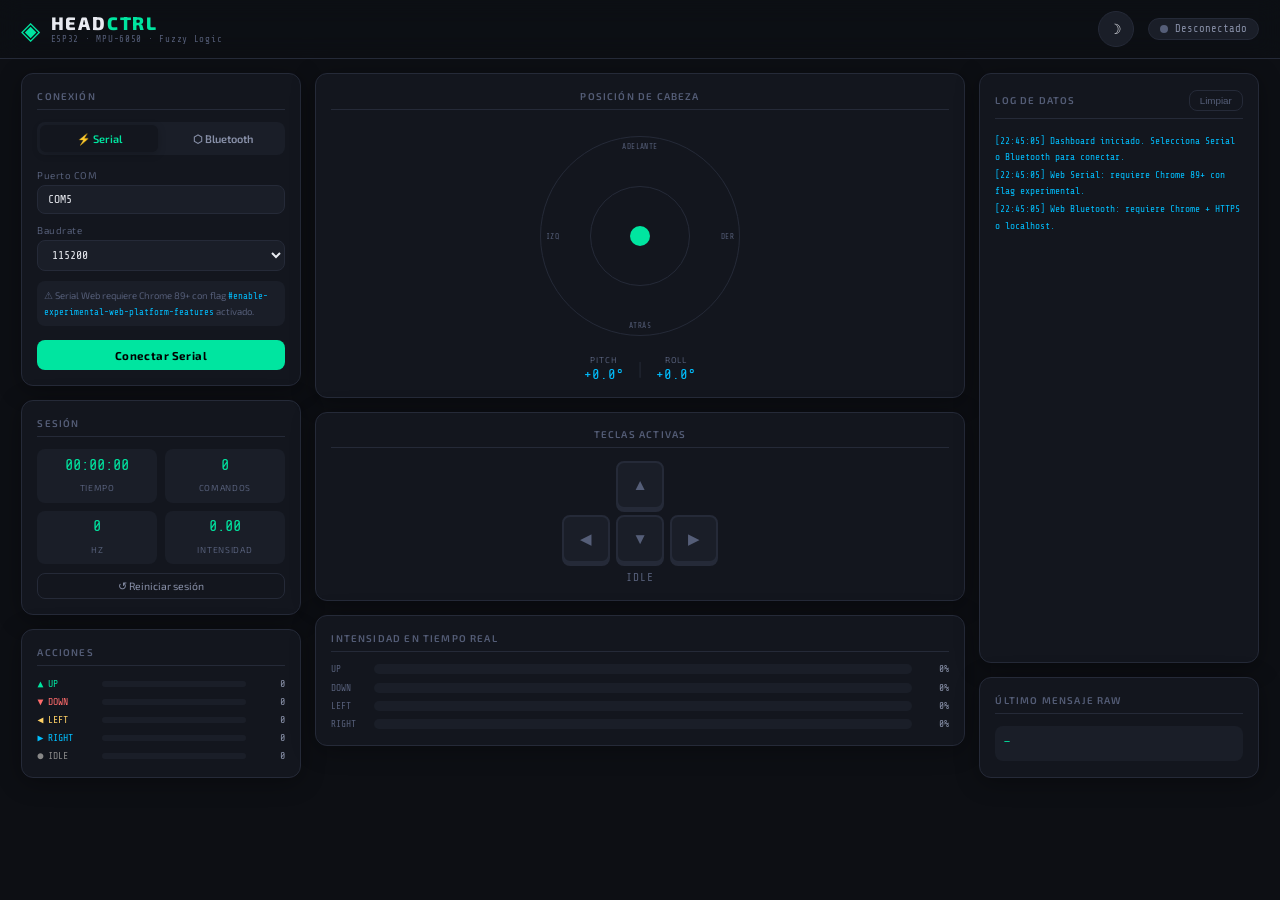
==== docs/index.html @ 6361a632 "renombrar web a docs" ====
<!DOCTYPE html>
<html lang="es">

<head>
    <meta charset="UTF-8" />
    <meta name="viewport" content="width=device-width, initial-scale=1.0" />
    <title>HeadController — Dashboard</title>
    <link rel="stylesheet" href="style.css" />
    <link href="https://fonts.googleapis.com/css2?family=Share+Tech+Mono&family=Exo+2:wght@300;400;600;800&display=swap"
        rel="stylesheet" />
</head>

<body class="dark">

    <!-- HEADER -->
    <header>
        <div class="header-left">
            <div class="logo">
                <span class="logo-icon">◈</span>
                <div>
                    <span class="logo-title">HEAD<span class="accent">CTRL</span></span>
                    <span class="logo-sub">ESP32 · MPU-6050 · Fuzzy Logic</span>
                </div>
            </div>
        </div>
        <div class="header-right">
            <button class="theme-btn" id="themeToggle" title="Cambiar tema">☽</button>
            <div class="status-pill" id="statusPill">
                <span class="status-dot" id="statusDot"></span>
                <span id="statusText">Desconectado</span>
            </div>
        </div>
    </header>

    <!-- MAIN GRID -->
    <main>

        <!-- COLUMNA IZQUIERDA: Conexión + Stats -->
        <aside class="sidebar">

            <!-- Panel de conexión -->
            <section class="card" id="connectionCard">
                <h2 class="card-title">Conexión</h2>

                <div class="tab-group">
                    <button class="tab active" data-tab="serial">⚡ Serial</button>
                    <button class="tab" data-tab="bluetooth">⬡ Bluetooth</button>
                </div>

                <!-- Serial -->
                <div class="tab-content active" id="tab-serial">
                    <div class="field-group">
                        <label>Puerto COM</label>
                        <input type="text" id="serialPort" value="COM5" placeholder="COM5 / /dev/ttyUSB0" />
                    </div>
                    <div class="field-group">
                        <label>Baudrate</label>
                        <select id="baudrate">
                            <option value="9600">9600</option>
                            <option value="57600">57600</option>
                            <option value="115200" selected>115200</option>
                        </select>
                    </div>
                    <p class="info-note">⚠ Serial Web requiere Chrome 89+ con flag
                        <code>#enable-experimental-web-platform-features</code> activado.
                    </p>
                    <button class="btn-connect" id="btnSerial">Conectar Serial</button>
                </div>

                <!-- Bluetooth -->
                <div class="tab-content" id="tab-bluetooth">
                    <p class="info-note">Busca dispositivos BLE cercanos con nombre <strong>HeadController</strong>.</p>
                    <div class="field-group">
                        <label>Nombre BLE</label>
                        <input type="text" id="bleName" value="HeadController" />
                    </div>
                    <p class="info-note">⚠ Web Bluetooth requiere Chrome y conexión HTTPS o localhost.</p>
                    <button class="btn-connect" id="btnBluetooth">Buscar y Conectar BLE</button>
                </div>

                <button class="btn-disconnect hidden" id="btnDisconnect">✕ Desconectar</button>
            </section>

            <!-- Estadísticas de sesión -->
            <section class="card">
                <h2 class="card-title">Sesión</h2>
                <div class="stats-grid">
                    <div class="stat-box">
                        <span class="stat-val" id="statTime">00:00:00</span>
                        <span class="stat-label">Tiempo</span>
                    </div>
                    <div class="stat-box">
                        <span class="stat-val" id="statTotal">0</span>
                        <span class="stat-label">Comandos</span>
                    </div>
                    <div class="stat-box">
                        <span class="stat-val" id="statFPS">0</span>
                        <span class="stat-label">Hz</span>
                    </div>
                    <div class="stat-box">
                        <span class="stat-val" id="statIntensity">0.00</span>
                        <span class="stat-label">Intensidad</span>
                    </div>
                </div>
                <button class="btn-reset" id="btnReset">↺ Reiniciar sesión</button>
            </section>

            <!-- Conteo por acción -->
            <section class="card">
                <h2 class="card-title">Acciones</h2>
                <div class="action-counts">
                    <div class="action-row"><span class="dir-label up">▲ UP</span>
                        <div class="bar-wrap">
                            <div class="bar" id="barUp"></div>
                        </div><span class="count" id="cntUp">0</span>
                    </div>
                    <div class="action-row"><span class="dir-label down">▼ DOWN</span>
                        <div class="bar-wrap">
                            <div class="bar" id="barDown"></div>
                        </div><span class="count" id="cntDown">0</span>
                    </div>
                    <div class="action-row"><span class="dir-label left">◀ LEFT</span>
                        <div class="bar-wrap">
                            <div class="bar" id="barLeft"></div>
                        </div><span class="count" id="cntLeft">0</span>
                    </div>
                    <div class="action-row"><span class="dir-label right">▶ RIGHT</span>
                        <div class="bar-wrap">
                            <div class="bar" id="barRight"></div>
                        </div><span class="count" id="cntRight">0</span>
                    </div>
                    <div class="action-row"><span class="dir-label idle">● IDLE</span>
                        <div class="bar-wrap">
                            <div class="bar" id="barIdle"></div>
                        </div><span class="count" id="cntIdle">0</span>
                    </div>
                </div>
            </section>

        </aside>

        <!-- COLUMNA CENTRAL: Visualización -->
        <section class="center-col">

            <!-- Joystick visual -->
            <div class="card joystick-card">
                <h2 class="card-title">Posición de Cabeza</h2>
                <div class="joystick-wrap">
                    <div class="joystick-bg">
                        <div class="joystick-ring ring-outer"></div>
                        <div class="joystick-ring ring-inner"></div>
                        <div class="joystick-cross">
                            <span class="cross-label top">ADELANTE</span>
                            <span class="cross-label bottom">ATRÁS</span>
                            <span class="cross-label left-l">IZQ</span>
                            <span class="cross-label right-l">DER</span>
                        </div>
                        <div class="joystick-dot" id="joystickDot"></div>
                        <div class="joystick-trail" id="joystickTrail"></div>
                    </div>
                </div>
                <div class="angle-display">
                    <div class="angle-item">
                        <span class="angle-label">PITCH</span>
                        <span class="angle-val" id="pitchVal">+0.0°</span>
                    </div>
                    <div class="angle-sep">|</div>
                    <div class="angle-item">
                        <span class="angle-label">ROLL</span>
                        <span class="angle-val" id="rollVal">+0.0°</span>
                    </div>
                </div>
            </div>

            <!-- Teclas activas -->
            <div class="card keys-card">
                <h2 class="card-title">Teclas Activas</h2>
                <div class="keys-display">
                    <div class="key-row">
                        <div class="key" id="keyUp">▲</div>
                    </div>
                    <div class="key-row">
                        <div class="key" id="keyLeft">◀</div>
                        <div class="key" id="keyDown">▼</div>
                        <div class="key" id="keyRight">▶</div>
                    </div>
                </div>
                <div class="active-combo" id="activeCombo">IDLE</div>
            </div>

            <!-- Intensidad en tiempo real -->
            <div class="card intensity-card">
                <h2 class="card-title">Intensidad en Tiempo Real</h2>
                <div class="intensity-bars">
                    <div class="int-bar-wrap">
                        <span class="int-label">UP</span>
                        <div class="int-track">
                            <div class="int-fill up" id="intUp"></div>
                        </div>
                        <span class="int-pct" id="pctUp">0%</span>
                    </div>
                    <div class="int-bar-wrap">
                        <span class="int-label">DOWN</span>
                        <div class="int-track">
                            <div class="int-fill down" id="intDown"></div>
                        </div>
                        <span class="int-pct" id="pctDown">0%</span>
                    </div>
                    <div class="int-bar-wrap">
                        <span class="int-label">LEFT</span>
                        <div class="int-track">
                            <div class="int-fill left" id="intLeft"></div>
                        </div>
                        <span class="int-pct" id="pctLeft">0%</span>
                    </div>
                    <div class="int-bar-wrap">
                        <span class="int-label">RIGHT</span>
                        <div class="int-track">
                            <div class="int-fill right" id="intRight"></div>
                        </div>
                        <span class="int-pct" id="pctRight">0%</span>
                    </div>
                </div>
            </div>

        </section>

        <!-- COLUMNA DERECHA: Log -->
        <aside class="log-col">
            <section class="card log-card">
                <div class="log-header">
                    <h2 class="card-title">Log de Datos</h2>
                    <button class="btn-clear" id="btnClearLog">Limpiar</button>
                </div>
                <div class="log-body" id="logBody"></div>
            </section>

            <!-- Raw data -->
            <section class="card">
                <h2 class="card-title">Último Mensaje Raw</h2>
                <div class="raw-display" id="rawDisplay">—</div>
            </section>


        </aside>

    </main>

    <script src="script.js"></script>
</body>

</html>
---- docs/style.css ----
/* ═══════════════════════════════════════════════
   HEADCTRL DASHBOARD — style.css
   Fuentes: Exo 2 (UI) + Share Tech Mono (datos)
═══════════════════════════════════════════════ */

/* ── Variables ──────────────────────────────── */
:root {
    --accent: #00e5a0;
    --accent2: #00bfff;
    --up: #00e5a0;
    --down: #ff6b6b;
    --left: #ffd166;
    --right: #00bfff;
    --idle: #888;
    --radius: 12px;
    --radius-sm: 8px;
    --font-ui: 'Exo 2', sans-serif;
    --font-mono: 'Share Tech Mono', monospace;
    --trans: 0.25s ease;
}

/* DARK */
body.dark {
    --bg: #0d0f14;
    --bg2: #13161e;
    --bg3: #1a1e28;
    --border: #252a38;
    --text: #e8eaf0;
    --text2: #8890a8;
    --text3: #555e78;
    --card-bg: #13161e;
    --card-border: #252a38;
    --header-bg: #0d0f14cc;
    --shadow: 0 4px 24px #00000055;
}

/* LIGHT */
body.light {
    --bg: #f0f2f7;
    --bg2: #ffffff;
    --bg3: #e8eaf2;
    --border: #d0d4e8;
    --text: #1a1e2e;
    --text2: #555e78;
    --text3: #8890a8;
    --card-bg: #ffffff;
    --card-border: #d0d4e8;
    --header-bg: #f0f2f7cc;
    --shadow: 0 4px 24px #00000018;
}

/* ── Reset & Base ───────────────────────────── */
*,
*::before,
*::after {
    box-sizing: border-box;
    margin: 0;
    padding: 0;
}

html {
    font-size: 14px;
    scroll-behavior: smooth;
}

body {
    font-family: var(--font-ui);
    background: var(--bg);
    color: var(--text);
    min-height: 100vh;
    transition: background var(--trans), color var(--trans);
}

/* ── Header ─────────────────────────────────── */
header {
    position: sticky;
    top: 0;
    z-index: 100;
    display: flex;
    align-items: center;
    justify-content: space-between;
    padding: 0.8rem 1.5rem;
    background: var(--header-bg);
    border-bottom: 1px solid var(--border);
    backdrop-filter: blur(12px);
}

.header-left,
.header-right {
    display: flex;
    align-items: center;
    gap: 1rem;
}

.logo {
    display: flex;
    align-items: center;
    gap: 0.75rem;
}

.logo-icon {
    font-size: 1.8rem;
    color: var(--accent);
    animation: spin 8s linear infinite;
    display: inline-block;
}

@keyframes spin {
    from {
        transform: rotate(0deg);
    }

    to {
        transform: rotate(360deg);
    }
}

.logo-title {
    display: block;
    font-size: 1.3rem;
    font-weight: 800;
    letter-spacing: 0.1em;
    line-height: 1;
}

.accent {
    color: var(--accent);
}

.logo-sub {
    display: block;
    font-size: 0.65rem;
    font-family: var(--font-mono);
    color: var(--text3);
    letter-spacing: 0.08em;
    margin-top: 2px;
}

.theme-btn {
    background: var(--bg3);
    border: 1px solid var(--border);
    color: var(--text);
    width: 36px;
    height: 36px;
    border-radius: 50%;
    cursor: pointer;
    font-size: 1rem;
    display: flex;
    align-items: center;
    justify-content: center;
    transition: all var(--trans);
}

.theme-btn:hover {
    border-color: var(--accent);
    color: var(--accent);
}

.status-pill {
    display: flex;
    align-items: center;
    gap: 0.5rem;
    padding: 0.3rem 0.8rem;
    background: var(--bg3);
    border: 1px solid var(--border);
    border-radius: 999px;
    font-family: var(--font-mono);
    font-size: 0.75rem;
    color: var(--text2);
    transition: all var(--trans);
}

.status-dot {
    width: 8px;
    height: 8px;
    border-radius: 50%;
    background: var(--text3);
    transition: background var(--trans);
}

.status-pill.connected {
    border-color: var(--accent);
    color: var(--accent);
}

.status-pill.connected .status-dot {
    background: var(--accent);
    box-shadow: 0 0 8px var(--accent);
    animation: pulse 1.5s ease-in-out infinite;
}

@keyframes pulse {

    0%,
    100% {
        opacity: 1;
    }

    50% {
        opacity: 0.4;
    }
}

/* ── Main Grid ──────────────────────────────── */
main {
    display: grid;
    grid-template-columns: 280px 1fr 280px;
    gap: 1rem;
    padding: 1rem 1.5rem;
    max-width: 1400px;
    margin: 0 auto;
}

@media (max-width: 1100px) {
    main {
        grid-template-columns: 260px 1fr;
    }

    .log-col {
        display: none;
    }
}

@media (max-width: 700px) {
    main {
        grid-template-columns: 1fr;
    }

    .sidebar {
        display: none;
    }
}

/* ── Cards ──────────────────────────────────── */
.card {
    background: var(--card-bg);
    border: 1px solid var(--card-border);
    border-radius: var(--radius);
    padding: 1.1rem;
    box-shadow: var(--shadow);
    transition: background var(--trans), border var(--trans);
}

.card-title {
    font-size: 0.7rem;
    font-weight: 600;
    letter-spacing: 0.12em;
    text-transform: uppercase;
    color: var(--text3);
    margin-bottom: 0.9rem;
    padding-bottom: 0.5rem;
    border-bottom: 1px solid var(--border);
}

.sidebar,
.log-col {
    display: flex;
    flex-direction: column;
    gap: 1rem;
}

.center-col {
    display: flex;
    flex-direction: column;
    gap: 1rem;
}

/* ── Tabs ───────────────────────────────────── */
.tab-group {
    display: flex;
    gap: 0.4rem;
    margin-bottom: 1rem;
    background: var(--bg3);
    padding: 3px;
    border-radius: var(--radius-sm);
}

.tab {
    flex: 1;
    padding: 0.45rem;
    border: none;
    background: transparent;
    color: var(--text2);
    border-radius: 6px;
    cursor: pointer;
    font-family: var(--font-ui);
    font-size: 0.78rem;
    font-weight: 600;
    transition: all var(--trans);
}

.tab.active {
    background: var(--card-bg);
    color: var(--accent);
    box-shadow: 0 2px 8px #0003;
}

.tab-content {
    display: none;
}

.tab-content.active {
    display: block;
}

/* ── Fields ─────────────────────────────────── */
.field-group {
    margin-bottom: 0.7rem;
}

.field-group label {
    display: block;
    font-size: 0.7rem;
    color: var(--text3);
    margin-bottom: 0.3rem;
    letter-spacing: 0.05em;
}

.field-group input[type="text"],
.field-group select {
    width: 100%;
    padding: 0.5rem 0.7rem;
    background: var(--bg3);
    border: 1px solid var(--border);
    border-radius: var(--radius-sm);
    color: var(--text);
    font-family: var(--font-mono);
    font-size: 0.82rem;
    transition: border var(--trans);
    outline: none;
}

.field-group input:focus,
.field-group select:focus {
    border-color: var(--accent);
}

.field-group input[type="range"] {
    width: calc(100% - 36px);
    accent-color: var(--accent);
    vertical-align: middle;
}

.slider-val {
    font-family: var(--font-mono);
    font-size: 0.75rem;
    color: var(--accent);
    margin-left: 6px;
}

.info-note {
    font-size: 0.68rem;
    color: var(--text3);
    line-height: 1.5;
    margin-bottom: 0.7rem;
    padding: 0.5rem;
    background: var(--bg3);
    border-radius: var(--radius-sm);
}

.info-note code {
    font-family: var(--font-mono);
    color: var(--accent2);
    font-size: 0.65rem;
}

/* ── Buttons ─────────────────────────────────── */
.btn-connect {
    width: 100%;
    padding: 0.6rem;
    background: var(--accent);
    color: #000;
    border: none;
    border-radius: var(--radius-sm);
    font-family: var(--font-ui);
    font-weight: 700;
    font-size: 0.82rem;
    cursor: pointer;
    letter-spacing: 0.05em;
    transition: all var(--trans);
    margin-top: 0.3rem;
}

.btn-connect:hover {
    opacity: 0.85;
    transform: translateY(-1px);
}

.btn-disconnect {
    width: 100%;
    padding: 0.5rem;
    background: transparent;
    color: var(--down);
    border: 1px solid var(--down);
    border-radius: var(--radius-sm);
    font-family: var(--font-ui);
    font-weight: 600;
    font-size: 0.78rem;
    cursor: pointer;
    margin-top: 0.6rem;
    transition: all var(--trans);
}

.btn-disconnect:hover {
    background: var(--down);
    color: #fff;
}

.btn-reset {
    width: 100%;
    padding: 0.45rem;
    background: transparent;
    color: var(--text2);
    border: 1px solid var(--border);
    border-radius: var(--radius-sm);
    font-family: var(--font-ui);
    font-size: 0.75rem;
    cursor: pointer;
    margin-top: 0.6rem;
    transition: all var(--trans);
}

.btn-reset:hover {
    border-color: var(--accent);
    color: var(--accent);
}

.btn-clear {
    padding: 0.3rem 0.7rem;
    background: transparent;
    color: var(--text3);
    border: 1px solid var(--border);
    border-radius: var(--radius-sm);
    font-size: 0.7rem;
    cursor: pointer;
    transition: all var(--trans);
}

.btn-clear:hover {
    border-color: var(--down);
    color: var(--down);
}

.hidden {
    display: none !important;
}

/* ── Stats grid ─────────────────────────────── */
.stats-grid {
    display: grid;
    grid-template-columns: 1fr 1fr;
    gap: 0.6rem;
}

.stat-box {
    background: var(--bg3);
    border-radius: var(--radius-sm);
    padding: 0.6rem;
    text-align: center;
}

.stat-val {
    display: block;
    font-family: var(--font-mono);
    font-size: 1.1rem;
    color: var(--accent);
    line-height: 1;
    margin-bottom: 4px;
}

.stat-label {
    font-size: 0.62rem;
    color: var(--text3);
    text-transform: uppercase;
    letter-spacing: 0.08em;
}

/* ── Action counts ───────────────────────────── */
.action-counts {
    display: flex;
    flex-direction: column;
    gap: 0.5rem;
}

.action-row {
    display: flex;
    align-items: center;
    gap: 0.5rem;
}

.dir-label {
    font-family: var(--font-mono);
    font-size: 0.7rem;
    width: 58px;
    flex-shrink: 0;
}

.dir-label.up {
    color: var(--up);
}

.dir-label.down {
    color: var(--down);
}

.dir-label.left {
    color: var(--left);
}

.dir-label.right {
    color: var(--right);
}

.dir-label.idle {
    color: var(--idle);
}

.bar-wrap {
    flex: 1;
    height: 6px;
    background: var(--bg3);
    border-radius: 999px;
    overflow: hidden;
}

.bar {
    height: 100%;
    width: 0%;
    border-radius: 999px;
    transition: width 0.4s ease;
}

#barUp {
    background: var(--up);
}

#barDown {
    background: var(--down);
}

#barLeft {
    background: var(--left);
}

#barRight {
    background: var(--right);
}

#barIdle {
    background: var(--idle);
}

.count {
    font-family: var(--font-mono);
    font-size: 0.72rem;
    color: var(--text2);
    width: 32px;
    text-align: right;
}

/* ── Joystick ────────────────────────────────── */
.joystick-card {
    text-align: center;
}

.joystick-wrap {
    display: flex;
    justify-content: center;
    padding: 1rem 0 0.5rem;
}

.joystick-bg {
    position: relative;
    width: 200px;
    height: 200px;
}

.joystick-ring {
    position: absolute;
    border-radius: 50%;
    border: 1px solid var(--border);
    top: 50%;
    left: 50%;
    transform: translate(-50%, -50%);
}

.ring-outer {
    width: 200px;
    height: 200px;
}

.ring-inner {
    width: 100px;
    height: 100px;
}

.joystick-cross {
    position: absolute;
    inset: 0;
}

.cross-label {
    position: absolute;
    font-size: 0.55rem;
    font-family: var(--font-mono);
    color: var(--text3);
    letter-spacing: 0.05em;
}

.cross-label.top {
    top: 6px;
    left: 50%;
    transform: translateX(-50%);
}

.cross-label.bottom {
    bottom: 6px;
    left: 50%;
    transform: translateX(-50%);
}

.cross-label.left-l {
    left: 6px;
    top: 50%;
    transform: translateY(-50%);
}

.cross-label.right-l {
    right: 6px;
    top: 50%;
    transform: translateY(-50%);
}

.joystick-dot {
    position: absolute;
    width: 20px;
    height: 20px;
    background: var(--accent);
    border-radius: 50%;
    top: 50%;
    left: 50%;
    transform: translate(-50%, -50%);
    transition: top 0.08s ease, left 0.08s ease;
    box-shadow: 0 0 12px var(--accent), 0 0 24px var(--accent)44;
    z-index: 2;
}

.joystick-trail {
    position: absolute;
    width: 8px;
    height: 8px;
    background: var(--accent);
    border-radius: 50%;
    top: 50%;
    left: 50%;
    transform: translate(-50%, -50%);
    opacity: 0.25;
    transition: top 0.2s ease, left 0.2s ease;
    z-index: 1;
}

.angle-display {
    display: flex;
    justify-content: center;
    align-items: center;
    gap: 1rem;
    margin-top: 0.8rem;
}

.angle-item {
    text-align: center;
}

.angle-label {
    display: block;
    font-size: 0.6rem;
    color: var(--text3);
    letter-spacing: 0.1em;
}

.angle-val {
    font-family: var(--font-mono);
    font-size: 1rem;
    color: var(--accent2);
}

.angle-sep {
    color: var(--border);
    font-size: 1.2rem;
}

/* ── Keys display ────────────────────────────── */
.keys-card {
    text-align: center;
}

.keys-display {
    display: flex;
    flex-direction: column;
    align-items: center;
    gap: 6px;
    margin: 0.5rem 0;
}

.key-row {
    display: flex;
    gap: 6px;
}

.key {
    width: 48px;
    height: 48px;
    display: flex;
    align-items: center;
    justify-content: center;
    background: var(--bg3);
    border: 2px solid var(--border);
    border-radius: 8px;
    font-size: 1.1rem;
    color: var(--text3);
    transition: all 0.1s ease;
    user-select: none;
    box-shadow: 0 3px 0 var(--border);
}

.key.active {
    background: var(--accent);
    border-color: var(--accent);
    color: #000;
    box-shadow: 0 0 16px var(--accent)66, 0 1px 0 var(--accent);
    transform: translateY(2px);
}

.active-combo {
    font-family: var(--font-mono);
    font-size: 0.8rem;
    color: var(--text3);
    margin-top: 0.6rem;
    letter-spacing: 0.1em;
    min-height: 1.2em;
    transition: color var(--trans);
}

.active-combo.has-action {
    color: var(--accent);
}

/* ── Intensity bars ──────────────────────────── */
.intensity-bars {
    display: flex;
    flex-direction: column;
    gap: 0.6rem;
}

.int-bar-wrap {
    display: flex;
    align-items: center;
    gap: 0.5rem;
}

.int-label {
    font-family: var(--font-mono);
    font-size: 0.68rem;
    color: var(--text3);
    width: 36px;
}

.int-track {
    flex: 1;
    height: 10px;
    background: var(--bg3);
    border-radius: 999px;
    overflow: hidden;
}

.int-fill {
    height: 100%;
    width: 0%;
    border-radius: 999px;
    transition: width 0.08s ease;
}

.int-fill.up {
    background: linear-gradient(90deg, var(--up), #00ff8888);
}

.int-fill.down {
    background: linear-gradient(90deg, var(--down), #ff000088);
}

.int-fill.left {
    background: linear-gradient(90deg, var(--left), #ffcc0088);
}

.int-fill.right {
    background: linear-gradient(90deg, var(--right), #0099ff88);
}

.int-pct {
    font-family: var(--font-mono);
    font-size: 0.68rem;
    color: var(--text2);
    width: 30px;
    text-align: right;
}

/* ── Log ─────────────────────────────────────── */
.log-card {
    flex: 1;
    display: flex;
    flex-direction: column;
    min-height: 0;
}

.log-header {
    display: flex;
    justify-content: space-between;
    align-items: center;
    margin-bottom: 0.9rem;
    padding-bottom: 0.5rem;
    border-bottom: 1px solid var(--border);
}

.log-header .card-title {
    margin-bottom: 0;
    padding-bottom: 0;
    border-bottom: none;
}

.log-body {
    flex: 1;
    overflow-y: auto;
    font-family: var(--font-mono);
    font-size: 0.68rem;
    line-height: 1.7;
    color: var(--text2);
    max-height: 320px;
    scrollbar-width: thin;
    scrollbar-color: var(--border) transparent;
}

.log-entry {
    padding: 1px 0;
    border-bottom: 1px solid var(--border)44;
}

.log-entry.action {
    color: var(--accent);
}

.log-entry.error {
    color: var(--down);
}

.log-entry.info {
    color: var(--accent2);
}

.raw-display {
    font-family: var(--font-mono);
    font-size: 0.8rem;
    color: var(--accent);
    background: var(--bg3);
    padding: 0.6rem;
    border-radius: var(--radius-sm);
    word-break: break-all;
    min-height: 2.5rem;
}
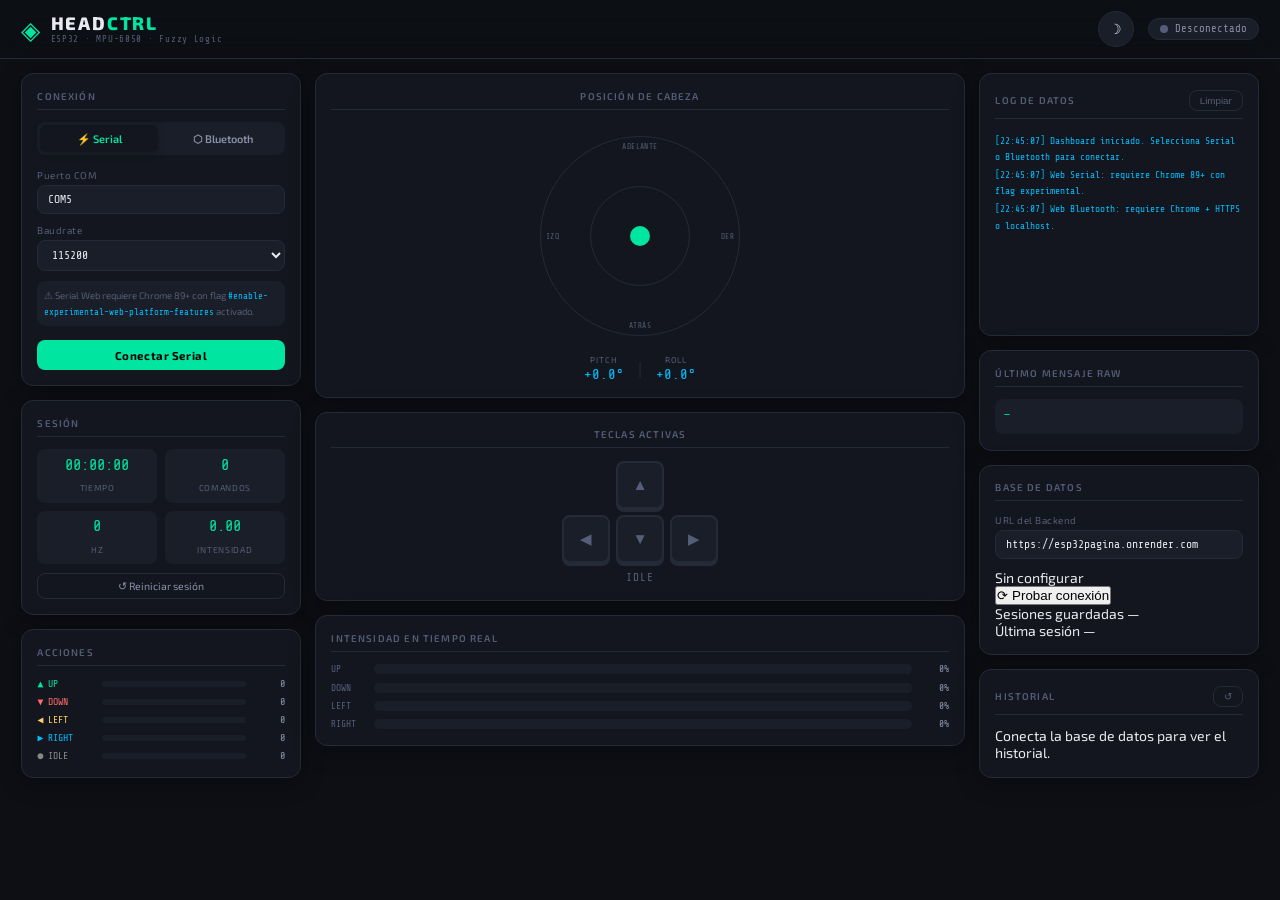
==== commit 40d2af08: "data base to index" ====
--- a/docs/index.html
+++ b/docs/index.html
@@ -62,8 +62,7 @@
                         </select>
                     </div>
                     <p class="info-note">⚠ Serial Web requiere Chrome 89+ con flag
-                        <code>#enable-experimental-web-platform-features</code> activado.
-                    </p>
+                        <code>#enable-experimental-web-platform-features</code> activado.</p>
                     <button class="btn-connect" id="btnSerial">Conectar Serial</button>
                 </div>
 
@@ -241,6 +240,39 @@
                 <div class="raw-display" id="rawDisplay">—</div>
             </section>
 
+            <!-- Base de datos -->
+            <section class="card">
+                <h2 class="card-title">Base de Datos</h2>
+                <div class="field-group">
+                    <label>URL del Backend</label>
+                    <input type="text" id="dbUrl" value="https://esp32pagina.onrender.com"
+                        placeholder="http://localhost:5000" />
+                </div>
+                <div class="db-status-row">
+                    <span class="db-dot" id="dbDot"></span>
+                    <span class="db-status-text" id="dbStatus">Sin configurar</span>
+                </div>
+                <button class="btn-db-test" id="btnDbTest">⟳ Probar conexión</button>
+                <div class="db-info-row">
+                    <span class="db-info-label">Sesiones guardadas</span>
+                    <span class="db-info-val" id="dbSessionCount">—</span>
+                </div>
+                <div class="db-info-row">
+                    <span class="db-info-label">Última sesión</span>
+                    <span class="db-info-val" id="dbLastSession">—</span>
+                </div>
+            </section>
+
+            <!-- Historial de sesiones -->
+            <section class="card">
+                <div class="log-header">
+                    <h2 class="card-title">Historial</h2>
+                    <button class="btn-clear" id="btnRefreshHistory">↺</button>
+                </div>
+                <div class="history-body" id="historyBody">
+                    <p class="history-empty">Conecta la base de datos para ver el historial.</p>
+                </div>
+            </section>
 
         </aside>
 
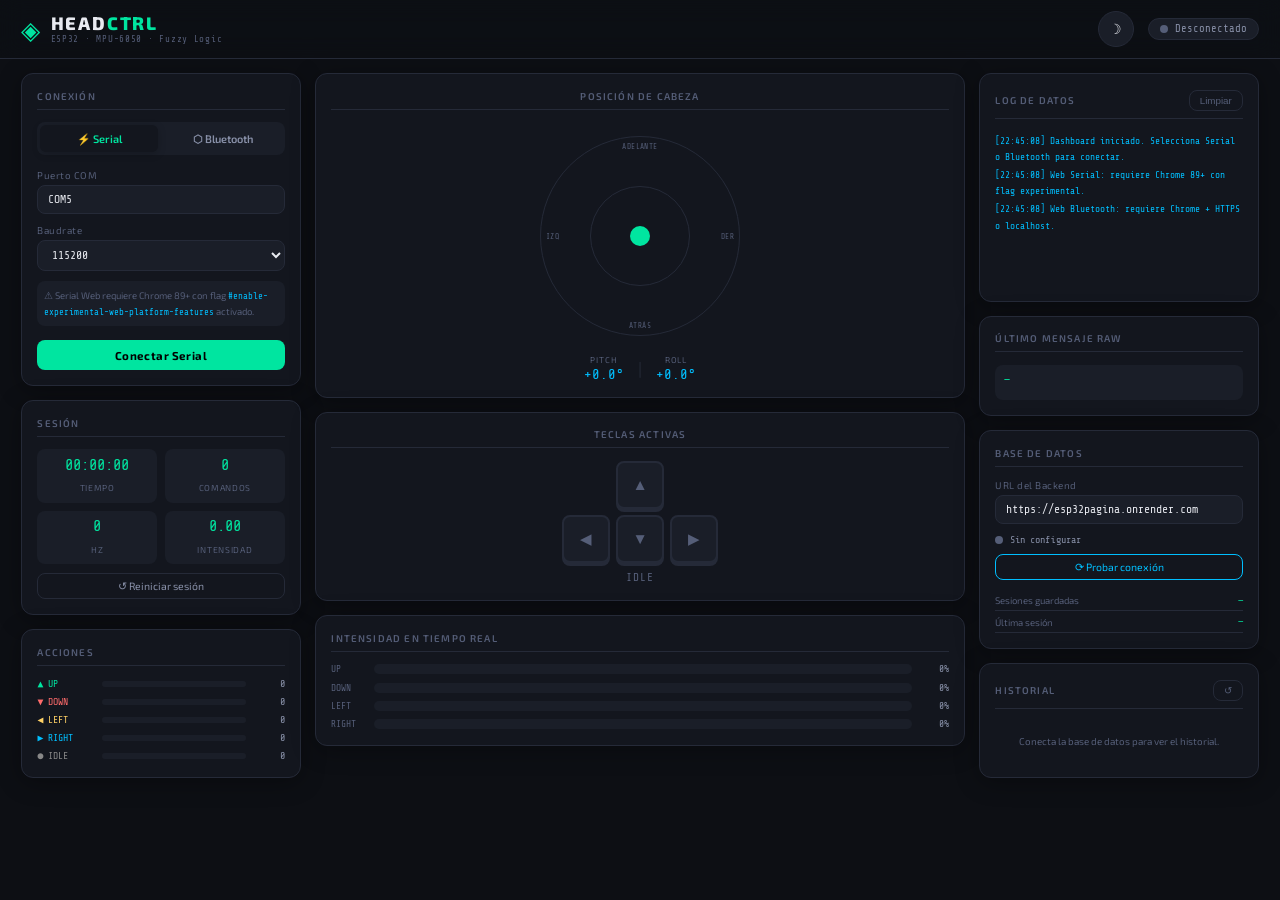
==== commit 5b6a2e85: "update docs" ====
--- a/docs/index.html
+++ b/docs/index.html
@@ -62,7 +62,8 @@
                         </select>
                     </div>
                     <p class="info-note">⚠ Serial Web requiere Chrome 89+ con flag
-                        <code>#enable-experimental-web-platform-features</code> activado.</p>
+                        <code>#enable-experimental-web-platform-features</code> activado.
+                    </p>
                     <button class="btn-connect" id="btnSerial">Conectar Serial</button>
                 </div>
 
--- a/docs/style.css
+++ b/docs/style.css
@@ -865,4 +865,147 @@
     border-radius: var(--radius-sm);
     word-break: break-all;
     min-height: 2.5rem;
+}
+
+/* ── Base de datos ───────────────────────────── */
+.db-status-row {
+    display: flex;
+    align-items: center;
+    gap: 0.5rem;
+    margin: 0.6rem 0;
+}
+
+.db-dot {
+    width: 8px;
+    height: 8px;
+    border-radius: 50%;
+    background: var(--text3);
+    flex-shrink: 0;
+    transition: background var(--trans);
+}
+
+.db-dot.ok {
+    background: var(--up);
+    box-shadow: 0 0 6px var(--up);
+}
+
+.db-dot.error {
+    background: var(--down);
+    box-shadow: 0 0 6px var(--down);
+}
+
+.db-dot.loading {
+    background: var(--left);
+    animation: pulse 1s infinite;
+}
+
+.db-status-text {
+    font-family: var(--font-mono);
+    font-size: 0.72rem;
+    color: var(--text2);
+}
+
+.btn-db-test {
+    width: 100%;
+    padding: 0.45rem;
+    background: transparent;
+    color: var(--accent2);
+    border: 1px solid var(--accent2);
+    border-radius: var(--radius-sm);
+    font-family: var(--font-ui);
+    font-size: 0.75rem;
+    cursor: pointer;
+    transition: all var(--trans);
+    margin-bottom: 0.7rem;
+}
+
+.btn-db-test:hover {
+    background: var(--accent2);
+    color: #000;
+}
+
+.db-info-row {
+    display: flex;
+    justify-content: space-between;
+    align-items: center;
+    padding: 0.3rem 0;
+    border-bottom: 1px solid var(--border);
+}
+
+.db-info-label {
+    font-size: 0.68rem;
+    color: var(--text3);
+}
+
+.db-info-val {
+    font-family: var(--font-mono);
+    font-size: 0.72rem;
+    color: var(--accent);
+}
+
+/* ── Historial ───────────────────────────────── */
+.history-body {
+    max-height: 260px;
+    overflow-y: auto;
+    scrollbar-width: thin;
+    scrollbar-color: var(--border) transparent;
+}
+
+.history-empty {
+    font-size: 0.7rem;
+    color: var(--text3);
+    text-align: center;
+    padding: 1rem 0;
+}
+
+.history-item {
+    padding: 0.5rem 0;
+    border-bottom: 1px solid var(--border);
+}
+
+.history-item:last-child {
+    border-bottom: none;
+}
+
+.history-date {
+    font-family: var(--font-mono);
+    font-size: 0.65rem;
+    color: var(--text3);
+    display: block;
+    margin-bottom: 2px;
+}
+
+.history-detail {
+    font-size: 0.72rem;
+    color: var(--text);
+    display: flex;
+    gap: 0.5rem;
+    flex-wrap: wrap;
+}
+
+.history-badge {
+    padding: 1px 6px;
+    border-radius: 999px;
+    font-family: var(--font-mono);
+    font-size: 0.62rem;
+}
+
+.badge-serial {
+    background: #1a3a1a;
+    color: var(--up);
+}
+
+.badge-ble {
+    background: #1a2a3a;
+    color: var(--accent2);
+}
+
+.badge-time {
+    background: var(--bg3);
+    color: var(--text2);
+}
+
+.badge-cmd {
+    background: var(--bg3);
+    color: var(--text2);
 }
